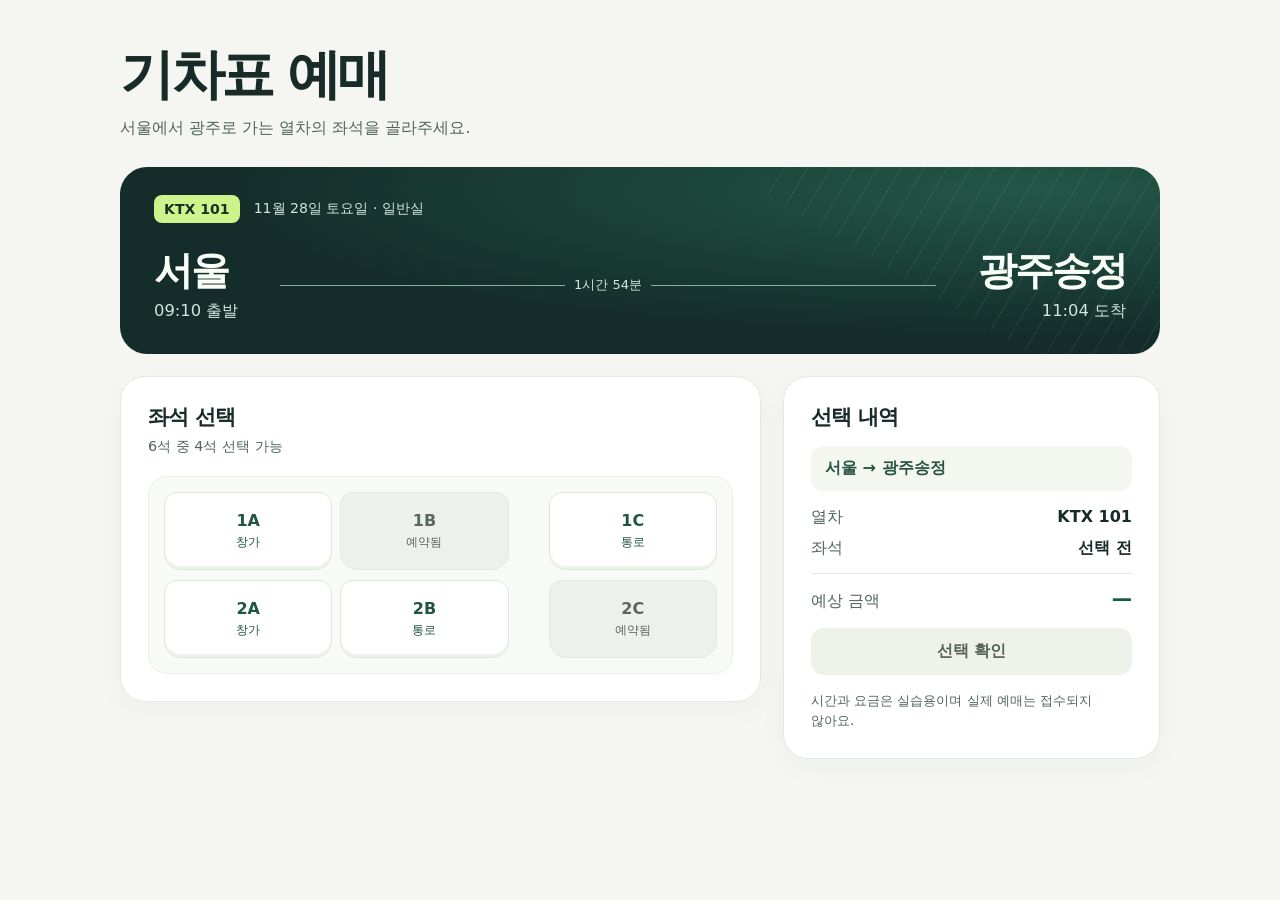
==== public/index.html @ fd5f0960 "feat: implement TCP and HTTP static file server" ====
<!doctype html>
<html lang="ko">
<head>
  <meta charset="utf-8">
  <meta name="viewport" content="width=device-width, initial-scale=1">
  <meta name="color-scheme" content="light">
  <link rel="icon" href="data:,">
  <title>기차표 예매</title>
  <style>
    :root {
      color-scheme: light;
      font-family: system-ui, "Malgun Gothic", sans-serif;
      color: #192b28;
      background: #f5f6f2;
      --ink: #192b28;
      --muted: #51645e;
      --line: #e4eae3;
      --green: #145c47;
      --lime: #cdf48c;
    }
    * { box-sizing: border-box; }
    body { margin: 0; }
    h1, h2, p { margin: 0; }
    button { font: inherit; }
    .page { width: min(calc(100% - 48px), 1040px); margin: 0 auto; padding: 46px 0 48px; }
    .heading { margin-bottom: 26px; }
    h1 { font-size: clamp(2.15rem, 5vw, 3.35rem); line-height: 1.1; letter-spacing: -.065em; }
    .intro { margin-top: 11px; color: var(--muted); line-height: 1.55; word-break: keep-all; text-wrap: balance; }
    h2 { font-size: 1.32rem; line-height: 1.25; letter-spacing: -.04em; }
    .trip {
      position: relative; isolation: isolate; overflow: hidden;
      margin-bottom: 22px; padding: 28px 34px 32px; border-radius: 27px;
      background: radial-gradient(ellipse at 88% 12%, #235747, transparent 63%), #142d2a;
      color: #f9fff6;
    }
    .trip::after {
      content: ""; position: absolute; z-index: -1; pointer-events: none;
      width: 65%; height: 160%; right: -30%; top: -40%; transform: rotate(31deg);
      background: repeating-linear-gradient(90deg, #d5efc016 0 1px, transparent 1px 20px);
    }
    .trip-meta { display: flex; flex-wrap: wrap; align-items: center; gap: 9px 14px; color: #d1e5da; font-size: .88rem; }
    .train { padding: 6px 10px; border-radius: 8px; background: var(--lime); color: #193123; font-weight: 800; }
    .route { display: grid; grid-template-columns: auto minmax(0, 1fr) auto; gap: clamp(10px, 4vw, 42px); align-items: center; margin-top: 26px; }
    .station:last-child { text-align: right; }
    .station strong, .station time { display: block; }
    .station strong { font-size: clamp(1.45rem, 4.5vw, 2.45rem); line-height: 1.12; letter-spacing: -.05em; }
    .station time { margin-top: 7px; color: #d1e5da; font-size: clamp(.85rem, 2vw, 1.02rem); font-variant-numeric: tabular-nums; }
    .track { display: grid; grid-template-columns: 1fr auto 1fr; gap: 9px; align-items: center; color: #d1e5da; font-size: .82rem; white-space: nowrap; }
    .track::before, .track::after { content: ""; height: 1px; background: #82b19d; }
    .grid { display: grid; grid-template-columns: minmax(0, 1.7fr) minmax(0, 1fr); gap: 22px; align-items: start; }
    .card { padding: 27px; background: #fff; border: 1px solid var(--line); border-radius: 25px; box-shadow: 0 8px 28px #153b2d09; }
    .seat-count { margin-top: 7px; color: var(--muted); font-size: .9rem; }
    .cabin { margin-top: 20px; padding: 15px; border: 1px solid #ebeee7; border-radius: 19px; background: #f8faf6; }
    .seat-grid { display: grid; grid-template-columns: minmax(0, 1fr) minmax(0, 1fr) 24px minmax(0, 1fr); gap: 10px 8px; }
    .seat:nth-child(3n) { grid-column: 4; }
    .seat {
      display: grid; place-content: center; gap: 4px; min-width: 0; min-height: 78px;
      padding: 6px; border: 1px solid #dce8de; border-radius: 13px 13px 17px 17px;
      background: #fff; color: #205444; cursor: pointer; font-weight: 780;
      box-shadow: inset 0 -3px #edf3eb; transition: background .16s, border-color .16s, transform .16s;
    }
    .seat span { font-size: .75rem; font-weight: 500; }
    .seat:hover:not(:disabled) { background: #eaf5ed; border-color: #8ab7a1; transform: translateY(-2px); }
    .seat[aria-pressed="true"], .seat[aria-pressed="true"]:hover {
      background: var(--green); border-color: var(--green); color: #fff; box-shadow: inset 0 -3px #103f32;
    }
    .seat:disabled { background: #edf0eb; border-color: #e5e9e2; color: #5b6860; box-shadow: none; }
    .seat:focus-visible, .primary:focus-visible { outline: 3px solid #286d58; outline-offset: 3px; }
    .summary { display: grid; gap: 16px; }
    .summary-route { padding: 12px 14px; border-radius: 12px; background: #f3f7ef; color: #275344; font-weight: 750; }
    dl { display: grid; gap: 10px; margin: 0; }
    dl div { display: flex; justify-content: space-between; align-items: baseline; gap: 12px; }
    dt { color: var(--muted); }
    dd { margin: 0; font-weight: 750; text-align: right; }
    .total { border-top: 1px solid var(--line); margin-top: 4px; padding-top: 13px; }
    .total dd { color: var(--green); font-size: 1.27rem; }
    .primary {
      width: 100%; padding: 13px 16px; border: 0; border-radius: 13px;
      background: var(--lime); color: #1d3c24; cursor: pointer; font-weight: 800;
      transition: background .16s, transform .16s;
    }
    .primary:hover:not(:disabled) { background: #b9e875; }
    .primary:active:not(:disabled) { transform: scale(.98); }
    .primary:disabled { background: #eef2e9; color: #566358; cursor: default; }
    .note, .message { color: var(--muted); font-size: .83rem; line-height: 1.5; word-break: keep-all; }
    .message:empty { display: none; }
    .message { color: var(--green); font-weight: 700; }
    @media (max-width: 680px) {
      .page { width: calc(100% - 32px); padding: 30px 0 38px; }
      .heading { margin-bottom: 18px; }
      .grid { grid-template-columns: 1fr; gap: 14px; }
      .trip { margin-bottom: 14px; padding: 20px; border-radius: 20px; }
      .card { padding: 19px; border-radius: 20px; }
      .route { margin-top: 22px; }
      .cabin { padding: 11px; }
      .seat-grid { grid-template-columns: minmax(0, 1fr) minmax(0, 1fr) 14px minmax(0, 1fr); }
    }
    @media (prefers-reduced-motion: reduce) {
      .seat, .primary { transition: none; }
      .seat:hover:not(:disabled), .primary:active:not(:disabled) { transform: none; }
    }
  </style>
</head>
<body>
  <main class="page">
    <header class="heading">
      <h1>기차표 예매</h1>
      <p class="intro">서울에서 광주로 가는 열차의 좌석을 골라주세요.</p>
    </header>

    <section class="trip" aria-label="열차 정보">
      <p class="trip-meta"><span class="train">KTX 101</span><span>11월 28일 토요일 · 일반실</span></p>
      <div class="route">
        <div class="station"><strong>서울</strong><time datetime="09:10">09:10 출발</time></div>
        <span class="track">1시간 54분</span>
        <div class="station"><strong>광주송정</strong><time datetime="11:04">11:04 도착</time></div>
      </div>
    </section>

    <div class="grid">
      <section class="card" aria-labelledby="seats-title">
        <h2 id="seats-title">좌석 선택</h2>
        <p class="seat-count">6석 중 4석 선택 가능</p>
        <div class="cabin">
          <div class="seat-grid">
            <button type="button" class="seat" data-seat="1A" aria-pressed="false">1A<span>창가</span></button>
            <button type="button" class="seat" disabled>1B<span>예약됨</span></button>
            <button type="button" class="seat" data-seat="1C" aria-pressed="false">1C<span>통로</span></button>
            <button type="button" class="seat" data-seat="2A" aria-pressed="false">2A<span>창가</span></button>
            <button type="button" class="seat" data-seat="2B" aria-pressed="false">2B<span>통로</span></button>
            <button type="button" class="seat" disabled>2C<span>예약됨</span></button>
          </div>
        </div>
      </section>

      <aside class="card summary" aria-labelledby="summary-title">
        <h2 id="summary-title">선택 내역</h2>
        <p class="summary-route">서울 → 광주송정</p>
        <dl>
          <div><dt>열차</dt><dd>KTX 101</dd></div>
          <div><dt>좌석</dt><dd id="selected-seat">선택 전</dd></div>
          <div class="total"><dt>예상 금액</dt><dd id="fare">—</dd></div>
        </dl>
        <button type="button" class="primary" id="confirm" disabled>선택 확인</button>
        <p class="message" id="message" role="status"></p>
        <p class="note">시간과 요금은 실습용이며 실제 예매는 접수되지 않아요.</p>
      </aside>
    </div>
  </main>
  <script>
    const buttons = document.querySelectorAll("[data-seat]");
    const selectedSeat = document.querySelector("#selected-seat");
    const fare = document.querySelector("#fare");
    const confirm = document.querySelector("#confirm");
    const message = document.querySelector("#message");
    let choice = null;

    for (const button of buttons) {
      button.addEventListener("click", () => {
        choice = choice === button ? null : button;
        for (const seat of buttons) {
          seat.setAttribute("aria-pressed", String(seat === choice));
        }
        selectedSeat.textContent = choice ? choice.dataset.seat : "선택 전";
        fare.textContent = choice ? "59,800원" : "—";
        confirm.disabled = !choice;
        message.textContent = "";
      });
    }

    confirm.addEventListener("click", () => {
      if (choice) message.textContent = choice.dataset.seat + " 좌석을 선택했어요.";
    });
  </script>
</body>
</html>
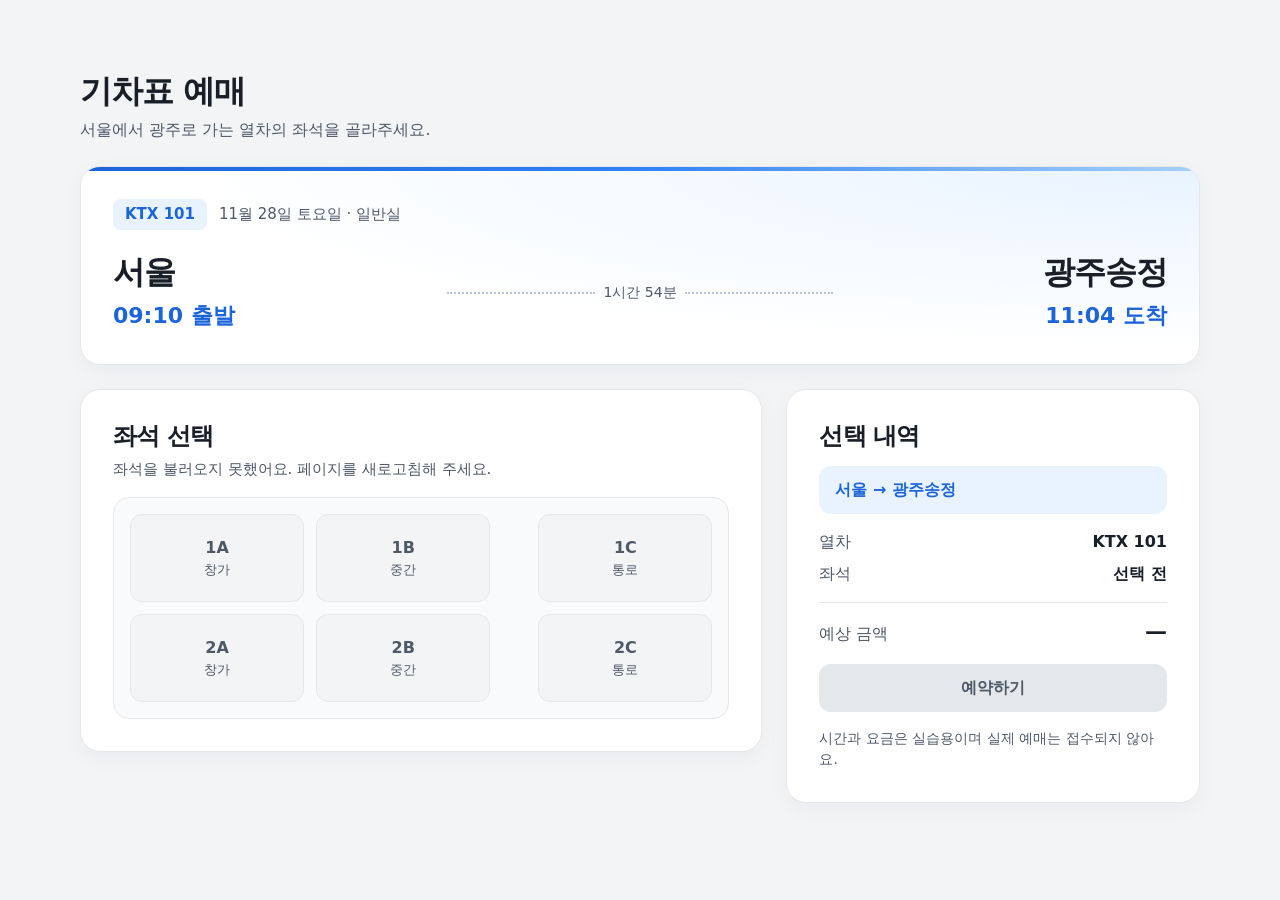
==== commit ddede2f4: "feat: implement train reservations and reverse proxy" ====
--- a/public/index.html
+++ b/public/index.html
@@ -9,95 +9,245 @@
   <style>
     :root {
       color-scheme: light;
-      font-family: system-ui, "Malgun Gothic", sans-serif;
-      color: #192b28;
-      background: #f5f6f2;
-      --ink: #192b28;
-      --muted: #51645e;
-      --line: #e4eae3;
-      --green: #145c47;
-      --lime: #cdf48c;
-    }
+      font-family: system-ui, -apple-system, "Segoe UI", "Apple SD Gothic Neo",
+        "Malgun Gothic", "맑은 고딕", sans-serif;
+      font-size: 16px;
+      line-height: 1.5;
+      color: var(--text-primary);
+      background: var(--page-background);
+      --page-background: #F2F4F6;
+      --surface: #FFFFFF;
+      --text-primary: #191F28;
+      --text-secondary: #4E5968;
+      --border: #E5E8EB;
+      --accent: #3182F6;
+      --selected: #E8F3FF;
+      --action: #1B64DA;
+      --action-hover: #1554BD;
+      --seat-border: #B8C5D5;
+      --unavailable: #F2F4F6;
+      --space-1: 8px;
+      --space-2: 12px;
+      --space-3: 16px;
+      --space-4: 24px;
+      --space-5: 32px;
+      --card-radius: 20px;
+      --button-radius: 12px;
+      --card-padding: clamp(var(--space-3), 3.2vw, var(--space-5));
+    }
+
     * { box-sizing: border-box; }
-    body { margin: 0; }
-    h1, h2, p { margin: 0; }
+    body, h1, h2, p, dl, dd { margin: 0; }
     button { font: inherit; }
-    .page { width: min(calc(100% - 48px), 1040px); margin: 0 auto; padding: 46px 0 48px; }
-    .heading { margin-bottom: 26px; }
-    h1 { font-size: clamp(2.15rem, 5vw, 3.35rem); line-height: 1.1; letter-spacing: -.065em; }
-    .intro { margin-top: 11px; color: var(--muted); line-height: 1.55; word-break: keep-all; text-wrap: balance; }
-    h2 { font-size: 1.32rem; line-height: 1.25; letter-spacing: -.04em; }
+    .page {
+      width: min(1120px, calc(100% - 2 * var(--space-3)));
+      margin-inline: auto;
+      padding-block: clamp(var(--space-5), 6vw, 72px);
+    }
+    .heading { margin-bottom: var(--space-4); }
+    h1, h2 { line-height: 1.2; letter-spacing: -.035em; }
+    h1 { font-size: clamp(1.75rem, 4vw, 2rem); font-weight: 800; }
+    h2 { font-size: 1.5rem; font-weight: 750; }
+    .intro, .seat-count {
+      margin-top: var(--space-1);
+      color: var(--text-secondary);
+      overflow-wrap: anywhere;
+    }
+
+    .trip, .card {
+      min-width: 0;
+      padding: var(--card-padding);
+      border: 1px solid var(--border);
+      border-radius: var(--card-radius);
+      background: var(--surface);
+      box-shadow: 0 6px 22px rgb(25 31 40 / 4%);
+    }
     .trip {
-      position: relative; isolation: isolate; overflow: hidden;
-      margin-bottom: 22px; padding: 28px 34px 32px; border-radius: 27px;
-      background: radial-gradient(ellipse at 88% 12%, #235747, transparent 63%), #142d2a;
-      color: #f9fff6;
-    }
-    .trip::after {
-      content: ""; position: absolute; z-index: -1; pointer-events: none;
-      width: 65%; height: 160%; right: -30%; top: -40%; transform: rotate(31deg);
-      background: repeating-linear-gradient(90deg, #d5efc016 0 1px, transparent 1px 20px);
-    }
-    .trip-meta { display: flex; flex-wrap: wrap; align-items: center; gap: 9px 14px; color: #d1e5da; font-size: .88rem; }
-    .train { padding: 6px 10px; border-radius: 8px; background: var(--lime); color: #193123; font-weight: 800; }
-    .route { display: grid; grid-template-columns: auto minmax(0, 1fr) auto; gap: clamp(10px, 4vw, 42px); align-items: center; margin-top: 26px; }
-    .station:last-child { text-align: right; }
+      margin-bottom: var(--space-3);
+      background:
+        linear-gradient(110deg, var(--action), var(--accent), #A7D1FF) top / 100% 4px no-repeat,
+        radial-gradient(ellipse at 100% 0, var(--selected), transparent 65%),
+        var(--surface);
+    }
+    .trip-meta {
+      display: flex;
+      flex-wrap: wrap;
+      align-items: center;
+      gap: var(--space-1) var(--space-2);
+      color: var(--text-secondary);
+      font-size: .9375rem;
+    }
+    .train {
+      padding: 4px var(--space-2);
+      border-radius: var(--space-1);
+      background: var(--selected);
+      color: var(--action);
+      font-weight: 800;
+      white-space: nowrap;
+    }
+    .route {
+      display: grid;
+      grid-template-areas: "departure arrival" "track track";
+      grid-template-columns: repeat(2, minmax(0, 1fr));
+      gap: var(--space-2) var(--space-3);
+      align-items: center;
+      margin-top: var(--space-4);
+    }
+    .station { grid-area: departure; overflow-wrap: anywhere; }
+    .station:last-child { grid-area: arrival; text-align: right; }
     .station strong, .station time { display: block; }
-    .station strong { font-size: clamp(1.45rem, 4.5vw, 2.45rem); line-height: 1.12; letter-spacing: -.05em; }
-    .station time { margin-top: 7px; color: #d1e5da; font-size: clamp(.85rem, 2vw, 1.02rem); font-variant-numeric: tabular-nums; }
-    .track { display: grid; grid-template-columns: 1fr auto 1fr; gap: 9px; align-items: center; color: #d1e5da; font-size: .82rem; white-space: nowrap; }
-    .track::before, .track::after { content: ""; height: 1px; background: #82b19d; }
-    .grid { display: grid; grid-template-columns: minmax(0, 1.7fr) minmax(0, 1fr); gap: 22px; align-items: start; }
-    .card { padding: 27px; background: #fff; border: 1px solid var(--line); border-radius: 25px; box-shadow: 0 8px 28px #153b2d09; }
-    .seat-count { margin-top: 7px; color: var(--muted); font-size: .9rem; }
-    .cabin { margin-top: 20px; padding: 15px; border: 1px solid #ebeee7; border-radius: 19px; background: #f8faf6; }
-    .seat-grid { display: grid; grid-template-columns: minmax(0, 1fr) minmax(0, 1fr) 24px minmax(0, 1fr); gap: 10px 8px; }
+    .station strong {
+      font-size: clamp(1.5rem, 4vw, 2rem);
+      font-weight: 800;
+      line-height: 1.15;
+      letter-spacing: -.035em;
+    }
+    .station time {
+      margin-top: var(--space-1);
+      color: var(--action);
+      font-size: clamp(1.0625rem, 2.8vw, 1.375rem);
+      font-weight: 750;
+    }
+    .track {
+      grid-area: track;
+      display: grid;
+      grid-template-columns: minmax(0, 1fr) auto minmax(0, 1fr);
+      align-items: center;
+      gap: var(--space-1);
+      color: var(--text-secondary);
+      font-size: .875rem;
+      text-align: center;
+    }
+    .track::before, .track::after {
+      content: "";
+      border-top: 2px dotted var(--seat-border);
+    }
+    .station time, .track, #fare { font-variant-numeric: tabular-nums; }
+
+    .grid {
+      display: grid;
+      grid-template-columns: minmax(0, 1fr);
+      gap: var(--space-3);
+      align-items: start;
+    }
+    .seat-count { font-size: .9375rem; }
+    .cabin {
+      margin-top: var(--space-3);
+      padding: var(--space-2);
+      border: 1px solid var(--border);
+      border-radius: var(--space-3);
+      background: #F8FAFC;
+    }
+    .seat-grid {
+      display: grid;
+      grid-template-columns: repeat(2, minmax(0, 1fr)) var(--space-2) minmax(0, 1fr);
+      gap: var(--space-1);
+    }
     .seat:nth-child(3n) { grid-column: 4; }
     .seat {
-      display: grid; place-content: center; gap: 4px; min-width: 0; min-height: 78px;
-      padding: 6px; border: 1px solid #dce8de; border-radius: 13px 13px 17px 17px;
-      background: #fff; color: #205444; cursor: pointer; font-weight: 780;
-      box-shadow: inset 0 -3px #edf3eb; transition: background .16s, border-color .16s, transform .16s;
-    }
-    .seat span { font-size: .75rem; font-weight: 500; }
-    .seat:hover:not(:disabled) { background: #eaf5ed; border-color: #8ab7a1; transform: translateY(-2px); }
-    .seat[aria-pressed="true"], .seat[aria-pressed="true"]:hover {
-      background: var(--green); border-color: var(--green); color: #fff; box-shadow: inset 0 -3px #103f32;
-    }
-    .seat:disabled { background: #edf0eb; border-color: #e5e9e2; color: #5b6860; box-shadow: none; }
-    .seat:focus-visible, .primary:focus-visible { outline: 3px solid #286d58; outline-offset: 3px; }
-    .summary { display: grid; gap: 16px; }
-    .summary-route { padding: 12px 14px; border-radius: 12px; background: #f3f7ef; color: #275344; font-weight: 750; }
-    dl { display: grid; gap: 10px; margin: 0; }
-    dl div { display: flex; justify-content: space-between; align-items: baseline; gap: 12px; }
-    dt { color: var(--muted); }
-    dd { margin: 0; font-weight: 750; text-align: right; }
-    .total { border-top: 1px solid var(--line); margin-top: 4px; padding-top: 13px; }
-    .total dd { color: var(--green); font-size: 1.27rem; }
+      display: grid;
+      place-content: center;
+      gap: 4px;
+      min-inline-size: 44px;
+      min-block-size: clamp(64px, 10vw, 88px);
+      padding: var(--space-1) 4px;
+      border: 1px solid var(--seat-border);
+      border-radius: var(--button-radius);
+      background: var(--surface);
+      color: var(--text-primary);
+      box-shadow: inset 0 -3px var(--border);
+      cursor: pointer;
+      font-weight: 750;
+      line-height: 1.25;
+      text-align: center;
+      overflow-wrap: anywhere;
+      transition: background .16s, border-color .16s, box-shadow .16s;
+    }
+    .seat span { color: var(--text-secondary); font-size: .8125rem; font-weight: 500; }
+    .seat:hover:not(:disabled) { border-color: var(--accent); background: #F5F9FF; }
+    .seat[aria-pressed="true"], .seat[aria-pressed="true"]:hover:not(:disabled) {
+      border-color: var(--action);
+      background: var(--selected);
+      color: var(--action);
+      box-shadow: inset 0 0 0 1px var(--action), inset 0 -3px #C7DFFF;
+    }
+    .seat[aria-pressed="true"] span { color: var(--action); }
+    .seat:disabled {
+      border-color: var(--border);
+      background: var(--unavailable);
+      color: var(--text-secondary);
+      box-shadow: none;
+      cursor: default;
+    }
+    .seat:focus-visible, .primary:focus-visible {
+      outline: 3px solid var(--accent);
+      outline-offset: 3px;
+    }
+
+    .summary { display: grid; gap: var(--space-3); }
+    .summary-route {
+      padding: var(--space-2) var(--space-3);
+      border-radius: var(--button-radius);
+      background: var(--selected);
+      color: var(--action);
+      font-weight: 750;
+      overflow-wrap: anywhere;
+    }
+    dl { display: grid; gap: var(--space-1); }
+    dl div {
+      display: flex;
+      flex-wrap: wrap;
+      justify-content: space-between;
+      align-items: baseline;
+      gap: 4px var(--space-2);
+    }
+    dt { color: var(--text-secondary); }
+    dd { margin-inline-start: auto; font-weight: 750; text-align: end; }
+    .total {
+      margin-top: var(--space-1);
+      padding-top: var(--space-2);
+      border-top: 1px solid var(--border);
+    }
+    .total dd { color: var(--text-primary); font-size: 1.375rem; }
     .primary {
-      width: 100%; padding: 13px 16px; border: 0; border-radius: 13px;
-      background: var(--lime); color: #1d3c24; cursor: pointer; font-weight: 800;
+      width: 100%;
+      min-height: 48px;
+      padding: var(--space-2) var(--space-3);
+      border: 0;
+      border-radius: var(--button-radius);
+      background: var(--action);
+      color: var(--surface);
+      cursor: pointer;
+      font-weight: 750;
       transition: background .16s, transform .16s;
     }
-    .primary:hover:not(:disabled) { background: #b9e875; }
-    .primary:active:not(:disabled) { transform: scale(.98); }
-    .primary:disabled { background: #eef2e9; color: #566358; cursor: default; }
-    .note, .message { color: var(--muted); font-size: .83rem; line-height: 1.5; word-break: keep-all; }
+    .primary:hover:not(:disabled) { background: var(--action-hover); }
+    .primary:active:not(:disabled) { transform: translateY(1px); }
+    .primary:disabled { background: var(--border); color: var(--text-secondary); cursor: default; }
+    .note, .message { color: var(--text-secondary); font-size: .875rem; overflow-wrap: anywhere; }
     .message:empty { display: none; }
-    .message { color: var(--green); font-weight: 700; }
-    @media (max-width: 680px) {
-      .page { width: calc(100% - 32px); padding: 30px 0 38px; }
-      .heading { margin-bottom: 18px; }
-      .grid { grid-template-columns: 1fr; gap: 14px; }
-      .trip { margin-bottom: 14px; padding: 20px; border-radius: 20px; }
-      .card { padding: 19px; border-radius: 20px; }
-      .route { margin-top: 22px; }
-      .cabin { padding: 11px; }
-      .seat-grid { grid-template-columns: minmax(0, 1fr) minmax(0, 1fr) 14px minmax(0, 1fr); }
+    .message { color: var(--action); font-weight: 700; }
+
+    @media (min-width: 600px) {
+      .page { width: min(1120px, calc(100% - 2 * var(--space-4))); }
+      .route {
+        grid-template-areas: "departure track arrival";
+        grid-template-columns: minmax(0, 1fr) minmax(0, 1.25fr) minmax(0, 1fr);
+        gap: var(--space-4);
+      }
+      .cabin { padding: var(--space-3); }
+      .seat-grid {
+        grid-template-columns: repeat(2, minmax(0, 1fr)) var(--space-4) minmax(0, 1fr);
+        gap: var(--space-2);
+      }
+    }
+    @media (min-width: 900px) {
+      .heading, .trip { margin-bottom: var(--space-4); }
+      .grid { grid-template-columns: minmax(0, 1.65fr) minmax(0, 1fr); gap: var(--space-4); }
     }
     @media (prefers-reduced-motion: reduce) {
       .seat, .primary { transition: none; }
-      .seat:hover:not(:disabled), .primary:active:not(:disabled) { transform: none; }
+      .primary:active:not(:disabled) { transform: none; }
     }
   </style>
 </head>
@@ -120,15 +270,15 @@
     <div class="grid">
       <section class="card" aria-labelledby="seats-title">
         <h2 id="seats-title">좌석 선택</h2>
-        <p class="seat-count">6석 중 4석 선택 가능</p>
+        <p class="seat-count" id="seat-count">좌석을 불러오는 중이에요.</p>
         <div class="cabin">
           <div class="seat-grid">
-            <button type="button" class="seat" data-seat="1A" aria-pressed="false">1A<span>창가</span></button>
-            <button type="button" class="seat" disabled>1B<span>예약됨</span></button>
-            <button type="button" class="seat" data-seat="1C" aria-pressed="false">1C<span>통로</span></button>
-            <button type="button" class="seat" data-seat="2A" aria-pressed="false">2A<span>창가</span></button>
-            <button type="button" class="seat" data-seat="2B" aria-pressed="false">2B<span>통로</span></button>
-            <button type="button" class="seat" disabled>2C<span>예약됨</span></button>
+            <button type="button" class="seat" data-seat="1A" data-position="창가" aria-pressed="false" disabled>1A<span>창가</span></button>
+            <button type="button" class="seat" data-seat="1B" data-position="중간" aria-pressed="false" disabled>1B<span>중간</span></button>
+            <button type="button" class="seat" data-seat="1C" data-position="통로" aria-pressed="false" disabled>1C<span>통로</span></button>
+            <button type="button" class="seat" data-seat="2A" data-position="창가" aria-pressed="false" disabled>2A<span>창가</span></button>
+            <button type="button" class="seat" data-seat="2B" data-position="중간" aria-pressed="false" disabled>2B<span>중간</span></button>
+            <button type="button" class="seat" data-seat="2C" data-position="통로" aria-pressed="false" disabled>2C<span>통로</span></button>
           </div>
         </div>
       </section>
@@ -141,7 +291,7 @@
           <div><dt>좌석</dt><dd id="selected-seat">선택 전</dd></div>
           <div class="total"><dt>예상 금액</dt><dd id="fare">—</dd></div>
         </dl>
-        <button type="button" class="primary" id="confirm" disabled>선택 확인</button>
+        <button type="button" class="primary" id="confirm" disabled>예약하기</button>
         <p class="message" id="message" role="status"></p>
         <p class="note">시간과 요금은 실습용이며 실제 예매는 접수되지 않아요.</p>
       </aside>
@@ -149,27 +299,89 @@
   </main>
   <script>
     const buttons = document.querySelectorAll("[data-seat]");
+    const seatCount = document.querySelector("#seat-count");
     const selectedSeat = document.querySelector("#selected-seat");
     const fare = document.querySelector("#fare");
     const confirm = document.querySelector("#confirm");
     const message = document.querySelector("#message");
+    let trainId = null;
+    let available = new Set();
     let choice = null;
+    let pending = false;
+
+    function renderSeats() {
+      for (const button of buttons) {
+        const isAvailable = available.has(button.dataset.seat);
+        button.disabled = pending || !isAvailable;
+        button.setAttribute("aria-pressed", String(choice === button.dataset.seat));
+        button.querySelector("span").textContent =
+          trainId && !isAvailable ? "예약됨" : button.dataset.position;
+      }
+      if (trainId) seatCount.textContent = buttons.length + "석 중 " + available.size + "석 선택 가능";
+      selectedSeat.textContent = choice || "선택 전";
+      fare.textContent = choice ? "59,800원" : "—";
+      confirm.disabled = pending || !choice;
+    }
+
+    async function refreshSeats() {
+      const response = await fetch("/api/seats", { cache: "no-store" });
+      if (!response.ok) throw new Error("좌석 조회 실패");
+      const data = await response.json();
+      const openSeats = data.seats.filter(seat => seat.available).map(seat => seat.id);
+      available = new Set(openSeats);
+      trainId = data.trainId;
+      if (!available.has(choice)) choice = null;
+      renderSeats();
+    }
 
     for (const button of buttons) {
       button.addEventListener("click", () => {
-        choice = choice === button ? null : button;
-        for (const seat of buttons) {
-          seat.setAttribute("aria-pressed", String(seat === choice));
-        }
-        selectedSeat.textContent = choice ? choice.dataset.seat : "선택 전";
-        fare.textContent = choice ? "59,800원" : "—";
-        confirm.disabled = !choice;
+        choice = choice === button.dataset.seat ? null : button.dataset.seat;
+        renderSeats();
         message.textContent = "";
       });
     }
 
-    confirm.addEventListener("click", () => {
-      if (choice) message.textContent = choice.dataset.seat + " 좌석을 선택했어요.";
+    confirm.addEventListener("click", async () => {
+      if (pending || !choice) return;
+      const seatId = choice;
+      pending = true;
+      renderSeats();
+      message.textContent = "예약을 확인하는 중이에요.";
+      try {
+        const response = await fetch("/api/reservations", {
+          method: "POST",
+          headers: { "Content-Type": "application/json" },
+          body: JSON.stringify({ trainId, seatId }),
+        });
+        if (response.status === 201) {
+          available.delete(seatId);
+          choice = null;
+          message.textContent = seatId + " 좌석을 예약했어요.";
+        } else if (response.status === 409) {
+          available.delete(seatId);
+          choice = null;
+          message.textContent = "이미 예약된 좌석이에요. 다른 좌석을 골라 주세요.";
+          await refreshSeats().catch(() => {});
+        } else {
+          throw new Error("예약 응답 실패");
+        }
+      } catch {
+        choice = null;
+        message.textContent = "예약 결과를 확인하지 못했어요. 좌석 상태를 확인해 주세요.";
+        await refreshSeats().catch(() => {
+          available.clear();
+          trainId = null;
+          seatCount.textContent = "좌석을 불러오지 못했어요. 페이지를 새로고침해 주세요.";
+        });
+      } finally {
+        pending = false;
+        renderSeats();
+      }
+    });
+
+    refreshSeats().catch(() => {
+      seatCount.textContent = "좌석을 불러오지 못했어요. 페이지를 새로고침해 주세요.";
     });
   </script>
 </body>
